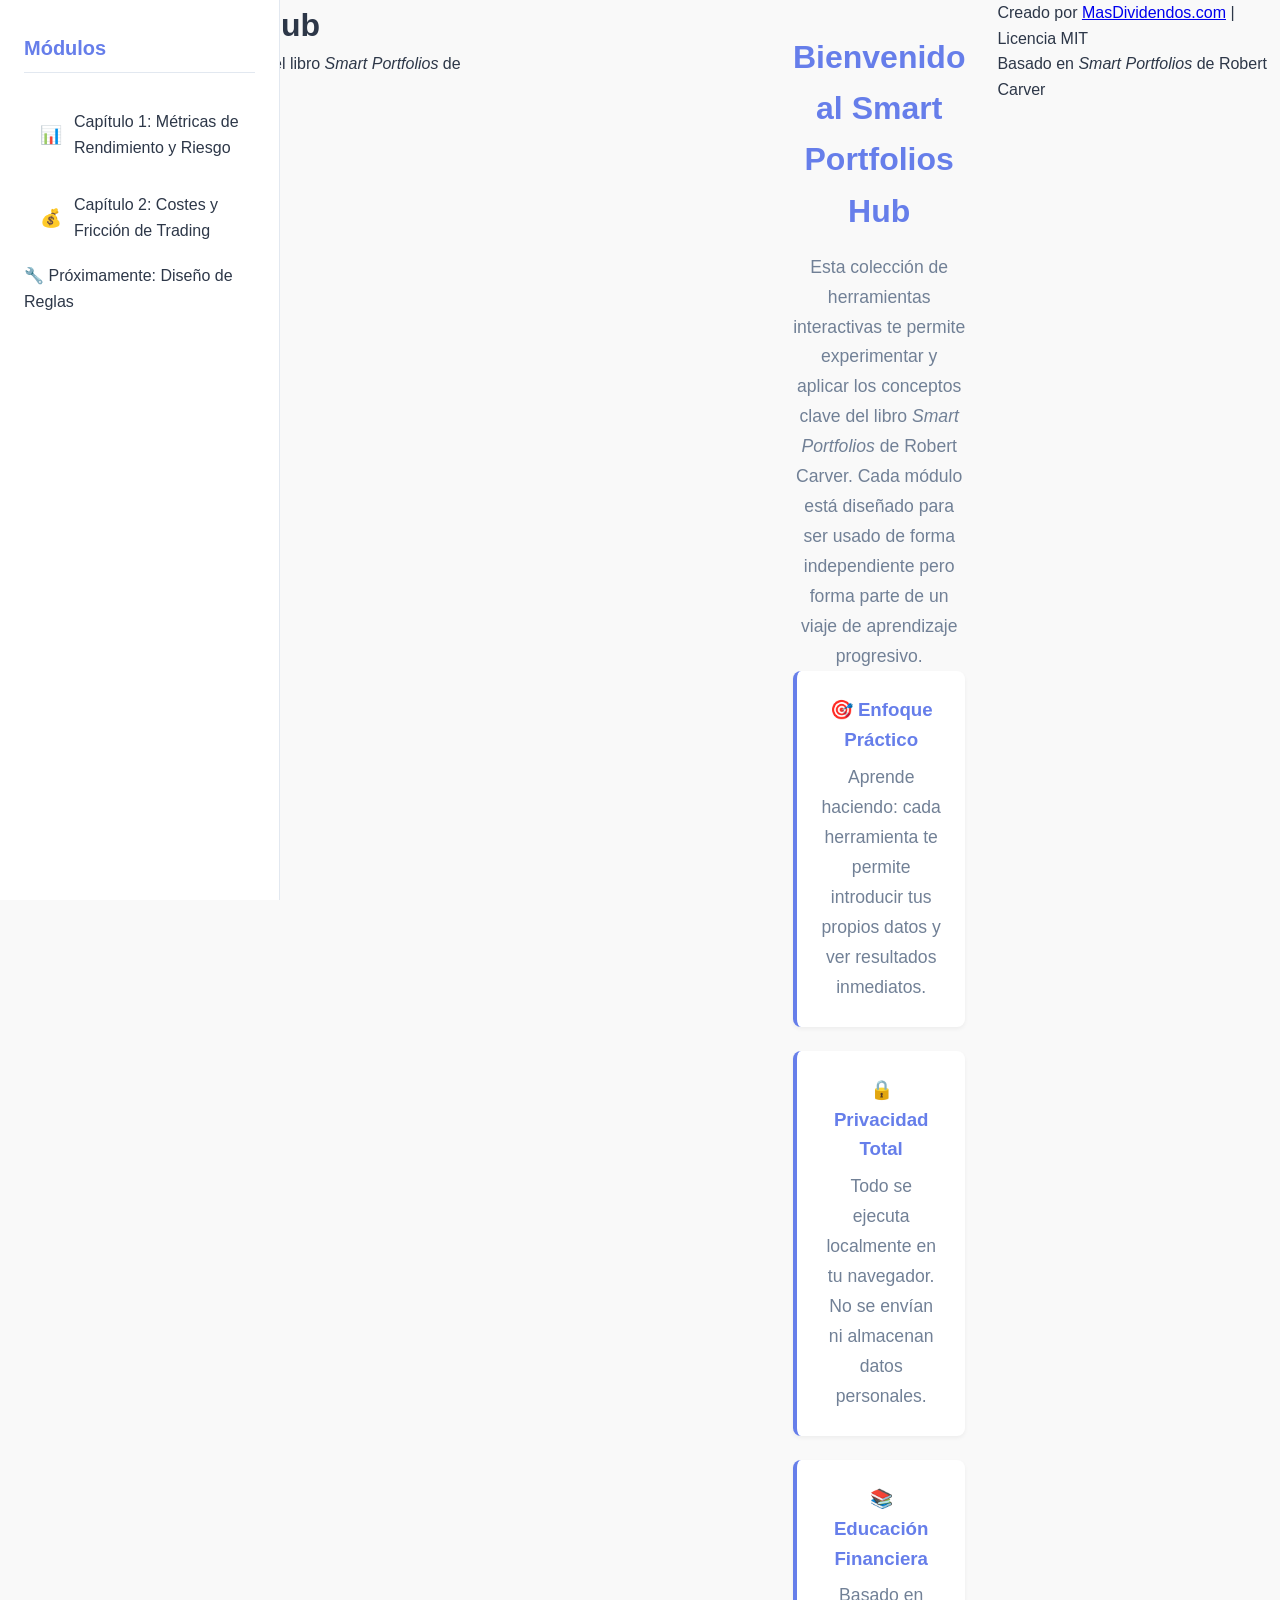
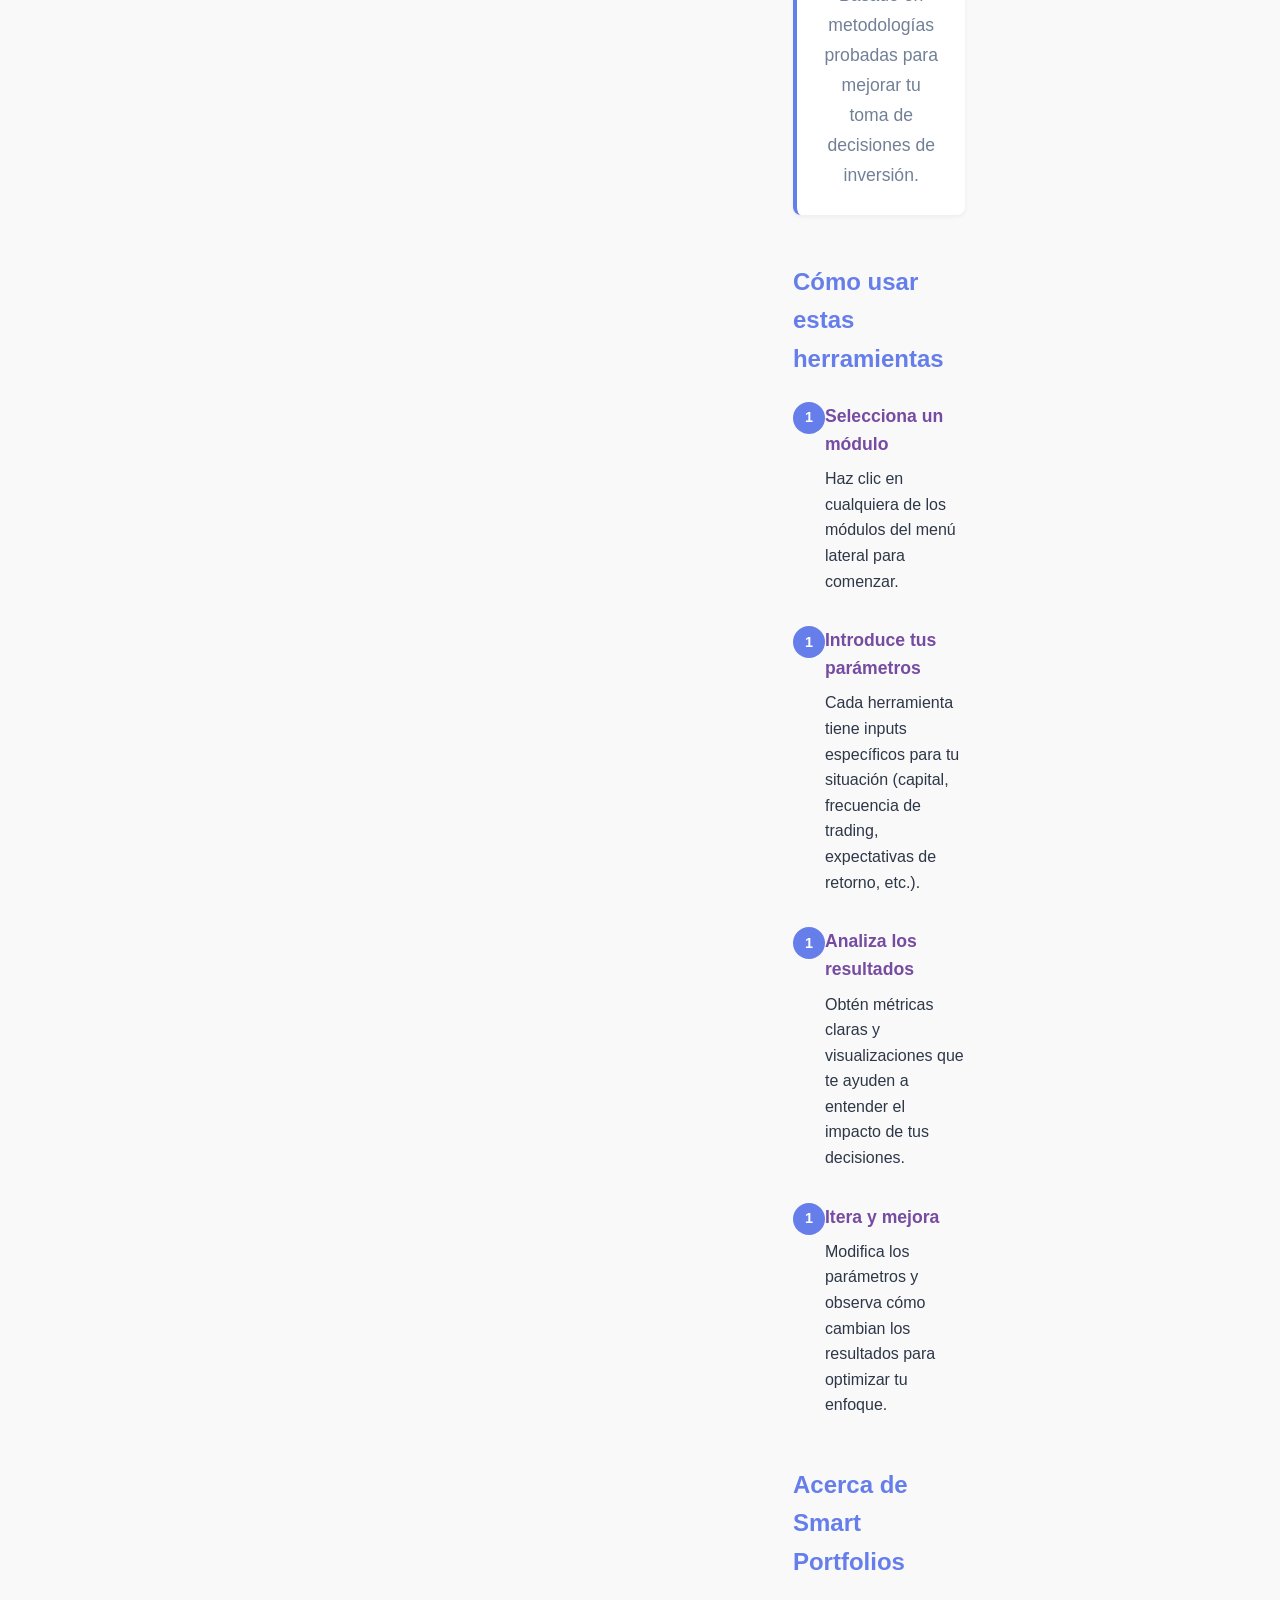
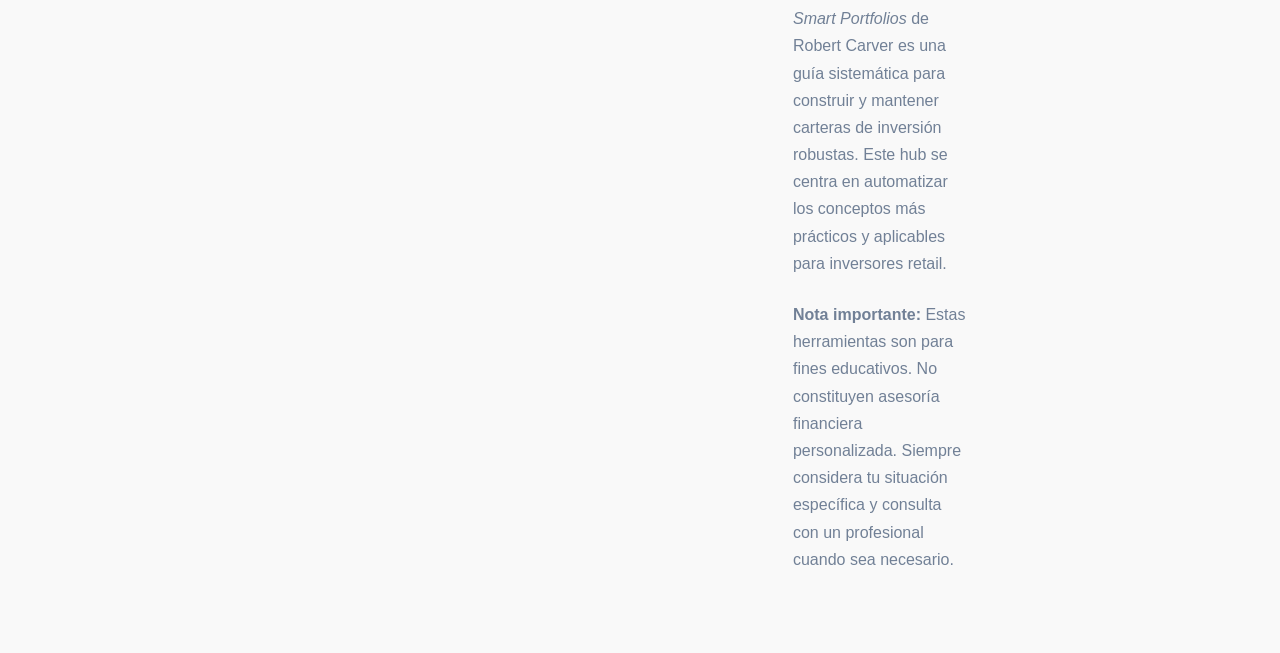
==== index.html @ 1c98fc1c "Initial commit: Smart Portfolios Hub with unified architecture - Cap. 1 (Metrics) and Cap. 2 (Costs)" ====
<!DOCTYPE html>
<html lang="es">
<head>
    <meta charset="UTF-8">
    <title>Smart Portfolios Hub - Herramientas Interactivas</title>
    <meta name="viewport" content="width=device-width, initial-scale=1.0">
    <link rel="stylesheet" href="assets/css/base.css">
    <link rel="stylesheet" href="assets/css/components.css">
</head>
<body>
    <div class="container">
        <header>
            <h1>Smart Portfolios Hub</h1>
            <p>Herramientas interactivas basadas en el libro <em>Smart Portfolios</em> de Robert Carver</p>
        </header>
        
        <nav class="sidebar">
            <h2>Módulos</h2>
            <ul class="nav-list">
                <li class="nav-item">
                    <a href="modules/01-fundamentos/index.html" class="nav-link">
                        <span class="nav-icon">📊</span>
                        <span class="nav-text">Capítulo 1: Métricas de Rendimiento y Riesgo</span>
                    </a>
                </li>
                <li class="nav-item">
                    <a href="modules/02-costos-trading/index.html" class="nav-link">
                        <span class="nav-icon">💰</span>
                        <span class="nav-text">Capítulo 2: Costes y Fricción de Trading</span>
                    </a>
                </li>
                <!-- Future modules will be added here -->
                <li class="nav-item placeholder">
                    <span class="nav-icon">🔧</span>
                    <span class="nav-text">Próximamente: Diseño de Reglas</span>
                </li>
            </ul>
        </nav>
        
        <main class="main-content">
            <section class="hero">
                <h2>Bienvenido al Smart Portfolios Hub</h2>
                <p>Esta colección de herramientas interactivas te permite experimentar y aplicar los conceptos clave del libro <em>Smart Portfolios</em> de Robert Carver. Cada módulo está diseñado para ser usado de forma independiente pero forma parte de un viaje de aprendizaje progresivo.</p>
                
                <div class="features">
                    <div class="feature-card">
                        <h3>🎯 Enfoque Práctico</h3>
                        <p>Aprende haciendo: cada herramienta te permite introducir tus propios datos y ver resultados inmediatos.</p>
                    </div>
                    <div class="feature-card">
                        <h3>🔒 Privacidad Total</h3>
                        <p>Todo se ejecuta localmente en tu navegador. No se envían ni almacenan datos personales.</p>
                    </div>
                    <div class="feature-card">
                        <h3>📚 Educación Financiera</h3>
                        <p>Basado en metodologías probadas para mejorar tu toma de decisiones de inversión.</p>
                    </div>
                </div>
            </section>
            
            <section class="how-it-works">
                <h2>Cómo usar estas herramientas</h2>
                <ol class="steps">
                    <li>
                        <h3>Selecciona un módulo</h3>
                        <p>Haz clic en cualquiera de los módulos del menú lateral para comenzar.</p>
                    </li>
                    <li>
                        <h3>Introduce tus parámetros</h3>
                        <p>Cada herramienta tiene inputs específicos para tu situación (capital, frecuencia de trading, expectativas de retorno, etc.).</p>
                    </li>
                    <li>
                        <h3>Analiza los resultados</h3>
                        <p>Obtén métricas claras y visualizaciones que te ayuden a entender el impacto de tus decisiones.</p>
                    </li>
                    <li>
                        <h3>Itera y mejora</h3>
                        <p>Modifica los parámetros y observa cómo cambian los resultados para optimizar tu enfoque.</p>
                    </li>
                </ol>
            </section>
            
            <section class="about">
                <h2>Acerca de Smart Portfolios</h3>
                <p><em>Smart Portfolios</em> de Robert Carver es una guía sistemática para construir y mantener carteras de inversión robustas. Este hub se centra en automatizar los conceptos más prácticos y aplicables para inversores retail.</p>
                <p><strong>Nota importante:</strong> Estas herramientas son para fines educativos. No constituyen asesoría financiera personalizada. Siempre considera tu situación específica y consulta con un profesional cuando sea necesario.</p>
            </section>
        </main>
        
        <footer>
            <p>Creado por <a href="https://masdividendos.com" target="_blank">MasDividendos.com</a> | Licencia MIT</p>
            <p>Basado en <em>Smart Portfolios</em> de Robert Carver</p>
        </footer>
    </div>
    
    <script src="assets/js/state.js"></script>
    <script src="assets/js/utils.js"></script>
</body>
</html>
---- assets/css/base.css ----
/* Base styles for Smart Portfolios Hub */
:root {
    --primary: #667eea;
    --primary-dark: #5a67d8;
    --secondary: #764ba2;
    --background: #f9f9f9;
    --surface: #ffffff;
    --border: #e2e8f0;
    --text: #2d3748;
    --text-muted: #718096;
    --success: #38a169;
    --warning: #dd6b20;
    --error: #e53e3e;
}

* {
    box-sizing: border-box;
    margin: 0;
    padding: 0;
}

body {
    font-family: 'Segoe UI', Tahoma, Geneva, Verdana, sans-serif;
    line-height: 1.6;
    color: var(--text);
    background-color: var(--background);
}

.container {
    display: flex;
    min-height: 100vh;
}

.sidebar {
    width: 280px;
    background: var(--surface);
    border-right: 1px solid var(--border);
    padding: 2rem 1.5rem;
    overflow-y: auto;
    position: fixed;
    height: 100vh;
    top: 0;
    left: 0;
}

.sidebar h2 {
    color: var(--primary);
    margin-bottom: 1.5rem;
    font-size: 1.25rem;
    padding-bottom: 0.5rem;
    border-bottom: 1px solid var(--border);
}

.nav-list {
    list-style: none;
}

.nav-item {
    margin-bottom: 0.5rem;
}

.nav-link {
    display: flex;
    align-items: center;
    padding: 0.75rem 1rem;
    text-decoration: none;
    color: var(--text);
    border-radius: 4px;
    transition: background-color 0.2s, color 0.2s;
}

.nav-link:hover {
    background-color: var(--primary);
    color: white;
}

.nav-link .nav-icon {
    margin-right: 0.75rem;
    font-size: 1.1rem;
}

.nav-link .nav-text {
    flex-grow: 1;
}

.main-content {
    flex: 1;
    margin-left: 280px;
    padding: 2rem;
    max-width: 800px;
}

.hero {
    text-align: center;
    margin-bottom: 3rem;
}

.hero h2 {
    color: var(--primary);
    margin-bottom: 1rem;
    font-size: 2rem;
}

.hero p {
    color: var(--text-muted);
    font-size: 1.1rem;
    line-height: 1.7;
}

.features {
    display: grid;
    gap: 1.5rem;
    margin-bottom: 3rem;
}

.feature-card {
    background: var(--surface);
    border-radius: 8px;
    padding: 1.5rem;
    box-shadow: 0 2px 4px rgba(0,0,0,0.05);
    border-left: 4px solid var(--primary);
}

.feature-card h3 {
    color: var(--primary);
    margin-bottom: 0.5rem;
    display: flex;
    align-items: center;
    gap: 0.5rem;
}

.feature-card p {
    color: var(--text-muted);
}

.how-it-works, .about {
    margin-bottom: 3rem;
}

.how-it-works h2, .about h2 {
    color: var(--primary);
    margin-bottom: 1.5rem;
    display: flex;
    align-items: center;
    gap: 0.5rem;
}

.steps {
    list-style: none;
}

.steps li {
    margin-bottom: 2rem;
    padding-left: 2rem;
    position: relative;
}

.steps li h3 {
    color: var(--secondary);
    margin-bottom: 0.5rem;
    font-size: 1.1rem;
}

.steps li::before {
    content: counter(step);
    counter-increment: step;
    position: absolute;
    left: 0;
    top: 0;
    background: var(--primary);
    color: white;
    width: 2rem;
    height: 2rem;
    border-radius: 50%;
    display: flex;
    align-items: center;
    justify-content: center;
    font-weight: bold;
    font-size: 0.9rem;
}

.about p {
    color: var(--text-muted);
    line-height: 1.7;
    margin-bottom: 1.5rem;
}

.footer {
    text-align: center;
    padding: 2rem;
    color: var(--text-muted);
    font-size: 0.9rem;
    border-top: 1px solid var(--border);
    margin-top: 3rem;
}

.footer a {
    color: var(--primary);
    text-decoration: none;
}

.footer a:hover {
    text-decoration: underline;
}

/* Responsive */
@media (max-width: 768px) {
    .sidebar {
        width: 100%;
        height: auto;
        position: relative;
    }
    
    .main-content {
        margin-left: 0;
        padding: 1.5rem;
    }
    
    .container {
        flex-direction: column;
    }
}

@media (max-width: 480px) {
    .hero h2 {
        font-size: 1.5rem;
    }
    
    .steps li {
        padding-left: 1.5rem;
    }
    
    .steps li::before {
        width: 1.5rem;
        height: 1.5rem;
        font-size: 0.8rem;
    }
}
---- assets/css/components.css ----
/* Component styles for Smart Portfolios Hub */
/* This can be extended with specific component styles as needed */

/* Button styles */
.btn {
    display: inline-block;
    padding: 0.5rem 1rem;
    background: var(--primary);
    color: white;
    border: none;
    border-radius: 4px;
    cursor: pointer;
    text-decoration: none;
    font-size: 0.9rem;
    transition: background 0.2s;
}

.btn:hover {
    background: var(--primary-dark);
}

.btn-secondary {
    background: var(--secondary);
}

.btn-secondary:hover {
    background: var(--primary-dark);
}

/* Card styles */
.card {
    background: var(--surface);
    border-radius: 8px;
    box-shadow: 0 2px 4px rgba(0,0,0,0.08);
    padding: 1.5rem;
    margin-bottom: 1.5rem;
}

.card-header {
    margin-bottom: 1rem;
    display: flex;
    align-items: center;
    gap: 0.5rem;
}

.card-header h3 {
    color: var(--primary);
    margin: 0;
}

/* Form styles */
.form-group {
    margin-bottom: 1.25rem;
}

.form-group label {
    display: block;
    margin-bottom: 0.5rem;
    font-weight: 600;
    color: var(--text);
}

.form-group input,
.form-group select,
.form-group textarea {
    width: 100%;
    padding: 0.75rem;
    border: 1px solid var(--border);
    border-radius: 4px;
    font-family: inherit;
    font-size: 1rem;
}

.form-group input:focus,
.form-group select:focus,
.form-group textarea:focus {
    outline: none;
    border-color: var(--primary);
    box-shadow: 0 0 0 2px rgba(102, 126, 234, 0.25);
}

/* Alert styles */
.alert {
    padding: 1rem;
    border-radius: 4px;
    margin-bottom: 1rem;
}

.alert-info {
    background: #ebf8ff;
    color: #2c5282;
    border: 1px solid #bee3f8;
}

.alert-success {
    background: #f0fff4;
    color: #276749;
    border: 1px solid #9ae6b4;
}

.alert-warning {
    background: #fffaf0;
    color: #9c4221;
    border: 1px solid #fbd38d;
}

.alert-error {
    background: #fed7d7;
    color: #9b2c2c;
    border: 1px solid #feb2b2;
}

/* Metric card (reusable) */
.metric-card {
    background: var(--surface);
    border-radius: 8px;
    padding: 1.25rem;
    box-shadow: 0 2px 4px rgba(0,0,0,0.08);
    border-left: 4px solid var(--primary);
    transition: transform 0.2s, box-shadow 0.2s;
}

.metric-card:hover {
    transform: translateY(-2px);
    box-shadow: 0 4px 8px rgba(0,0,0,0.12);
}

.metric-card.positive {
    border-left-color: var(--success);
}

.metric-card.negative {
    border-left-color: var(--error);
}

.metric-card.neutral {
    border-left-color: var(--text-muted);
}

.metric-label {
    font-size: 0.875rem;
    color: var(--text-muted);
    text-transform: uppercase;
    letter-spacing: 0.5px;
    margin-bottom: 0.25rem;
}

.metric-value {
    font-size: 1.5rem;
    font-weight: 700;
    color: var(--text);
    line-height: 1.2;
}

.metric-value.percent::after {
    content: "%";
}

.metric-explanation {
    font-size: 0.8rem;
    color: var(--text-muted);
    margin-top: 0.5rem;
    font-style: italic;
}
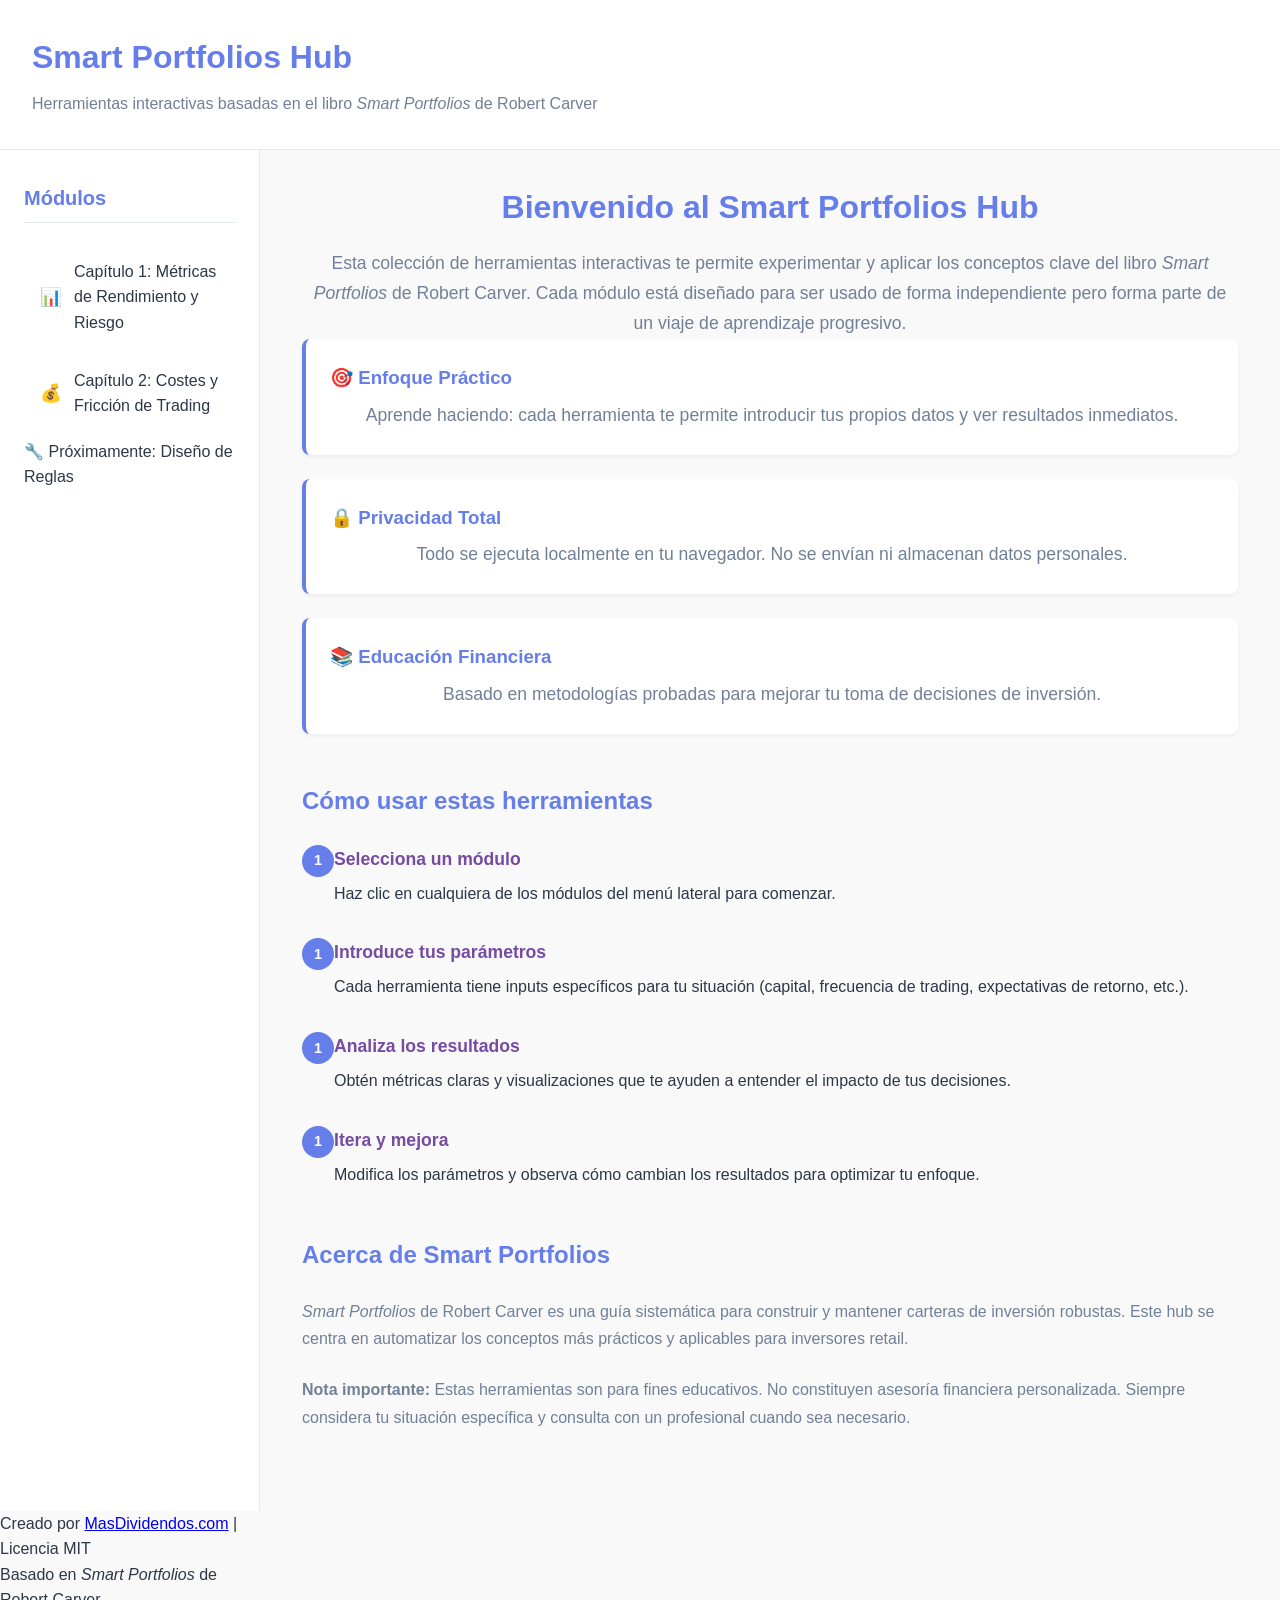
==== commit 05e7fc85: "Fix: Nuevo CSS con Grid layout - sidebar + contenido lado a lado en desktop, stacking en móvil - Cre" ====
--- a/index.html
+++ b/index.html
@@ -4,7 +4,7 @@
     <meta charset="UTF-8">
     <title>Smart Portfolios Hub - Herramientas Interactivas</title>
     <meta name="viewport" content="width=device-width, initial-scale=1.0">
-    <link rel="stylesheet" href="assets/css/base.css">
+    <link rel="stylesheet" href="assets/css/layout.css">
     <link rel="stylesheet" href="assets/css/components.css">
 </head>
 <body>
--- a/assets/css/layout.css
+++ b/assets/css/layout.css
@@ -0,0 +1,296 @@
+/* Smart Portfolios Hub - NUEVO CSS LIMPIO */
+:root {
+    --primary: #667eea;
+    --primary-dark: #5a67d8;
+    --secondary: #764ba2;
+    --background: #f9f9f9;
+    --surface: #ffffff;
+    --border: #e2e8f0;
+    --text: #2d3748;
+    --text-muted: #718096;
+    --success: #38a169;
+    --warning: #dd6b20;
+    --error: #e53e3e;
+}
+
+* {
+    box-sizing: border-box;
+    margin: 0;
+    padding: 0;
+}
+
+body {
+    font-family: 'Segoe UI', Tahoma, Geneva, Verdana, sans-serif;
+    line-height: 1.6;
+    color: var(--text);
+    background-color: var(--background);
+}
+
+/* LAYOUT PRINCIPAL CON CSS GRID */
+.container {
+    display: grid;
+    min-height: 100vh;
+}
+
+/* HEADER - SIEMPRE ARRIBA */
+header {
+    grid-column: 1 / -1;
+    padding: 2rem;
+    background: var(--surface);
+    border-bottom: 1px solid var(--border);
+}
+
+header h1 {
+    color: var(--primary);
+    margin-bottom: 0.5rem;
+}
+
+header p {
+    color: var(--text-muted);
+}
+
+/* FOOTER - SIEMPRE ABAJO */
+.footer {
+    grid-column: 1 / -1;
+    text-align: center;
+    padding: 2rem;
+    color: var(--text-muted);
+    font-size: 0.9rem;
+    border-top: 1px solid var(--border);
+    margin-top: 3rem;
+}
+
+.footer a {
+    color: var(--primary);
+    text-decoration: none;
+}
+
+.footer a:hover {
+    text-decoration: underline;
+}
+
+/* MÓVIL (<768px): SIDEBAR ARRIBA, CONTENIDO ABAJO */
+@media (max-width: 767px) {
+    .container {
+        grid-template-columns: 1fr;
+    }
+    
+    .sidebar {
+        grid-column: 1 / -1;
+        width: 100%;
+        background: var(--surface);
+        border-bottom: 1px solid var(--border);
+        padding: 2rem 1.5rem;
+    }
+    
+    .main-content {
+        grid-column: 1 / -1;
+        max-width: 900px;
+        margin: 0 auto;
+        padding: 2rem;
+    }
+}
+
+/* ESCRITORIO (≥768px): SIDEBAR AL LADO, CONTENIDO A LA DERECHA */
+@media (min-width: 768px) {
+    .container {
+        grid-template-columns: 260px 1fr;
+    }
+    
+    .sidebar {
+        grid-column: 1;
+        width: 260px;
+        background: var(--surface);
+        border-right: 1px solid var(--border);
+        padding: 2rem 1.5rem;
+        overflow-y: auto;
+    }
+    
+    .main-content {
+        grid-column: 2;
+        max-width: 900px;
+        margin: 0 auto;
+        padding: 2rem;
+    }
+}
+
+/* SIDEBAR ESTILOS */
+.sidebar h2 {
+    color: var(--primary);
+    margin-bottom: 1.5rem;
+    font-size: 1.25rem;
+    padding-bottom: 0.5rem;
+    border-bottom: 1px solid var(--border);
+}
+
+.nav-list {
+    list-style: none;
+}
+
+.nav-item {
+    margin-bottom: 0.5rem;
+}
+
+.nav-link {
+    display: flex;
+    align-items: center;
+    padding: 0.75rem 1rem;
+    text-decoration: none;
+    color: var(--text);
+    border-radius: 4px;
+    transition: background-color 0.2s, color 0.2s;
+}
+
+.nav-link:hover {
+    background-color: var(--primary);
+    color: white;
+}
+
+.nav-link .nav-icon {
+    margin-right: 0.75rem;
+    font-size: 1.1rem;
+}
+
+.nav-link .nav-text {
+    flex-grow: 1;
+}
+
+.nav-link.active {
+    background-color: var(--primary);
+    color: white;
+    font-weight: 500;
+}
+
+.nav-link.active:hover {
+    background-color: var(--primary-dark);
+}
+
+/* HERO SECTION */
+.hero {
+    text-align: center;
+    margin-bottom: 3rem;
+}
+
+.hero h2 {
+    color: var(--primary);
+    margin-bottom: 1rem;
+    font-size: 2rem;
+}
+
+.hero p {
+    color: var(--text-muted);
+    font-size: 1.1rem;
+    line-height: 1.7;
+}
+
+/* FEATURES GRID */
+.features {
+    display: grid;
+    gap: 1.5rem;
+    margin-bottom: 3rem;
+}
+
+.feature-card {
+    background: var(--surface);
+    border-radius: 8px;
+    padding: 1.5rem;
+    box-shadow: 0 2px 4px rgba(0,0,0,0.05);
+    border-left: 4px solid var(--primary);
+}
+
+.feature-card h3 {
+    color: var(--primary);
+    margin-bottom: 0.5rem;
+    display: flex;
+    align-items: center;
+    gap: 0.5rem;
+}
+
+.feature-card p {
+    color: var(--text-muted);
+}
+
+/* HOW IT WORKS & ABOUT SECTIONS */
+.how-it-works, .about {
+    margin-bottom: 3rem;
+}
+
+.how-it-works h2, .about h2 {
+    color: var(--primary);
+    margin-bottom: 1.5rem;
+    display: flex;
+    align-items: center;
+    gap: 0.5rem;
+}
+
+.steps {
+    list-style: none;
+}
+
+.steps li {
+    margin-bottom: 2rem;
+    padding-left: 2rem;
+    position: relative;
+}
+
+.steps li h3 {
+    color: var(--secondary);
+    margin-bottom: 0.5rem;
+    font-size: 1.1rem;
+}
+
+.steps li::before {
+    content: counter(step);
+    counter-increment: step;
+    position: absolute;
+    left: 0;
+    top: 0;
+    background: var(--primary);
+    color: white;
+    width: 2rem;
+    height: 2rem;
+    border-radius: 50%;
+    display: flex;
+    align-items: center;
+    justify-content: center;
+    font-weight: bold;
+    font-size: 0.9rem;
+}
+
+.about p {
+    color: var(--text-muted);
+    line-height: 1.7;
+    margin-bottom: 1.5rem;
+}
+
+/* AJUSTES PARA PANTALLAS MUY PEQUEÑAS */
+@media (max-width: 480px) {
+    .hero h2 {
+        font-size: 1.5rem;
+    }
+    
+    .steps li {
+        padding-left: 1.5rem;
+    }
+    
+    .steps li::before {
+        width: 1.5rem;
+        height: 1.5rem;
+        font-size: 0.8rem;
+    }
+    
+    .sidebar {
+        padding: 1.5rem 1rem;
+    }
+    
+    .main-content {
+        padding: 1rem;
+    }
+}
+
+/* AJUSTES PARA PANTALLAS GRANDES */
+@media (min-width: 1200px) {
+    .main-content {
+        max-width: 1000px;
+    }
+}
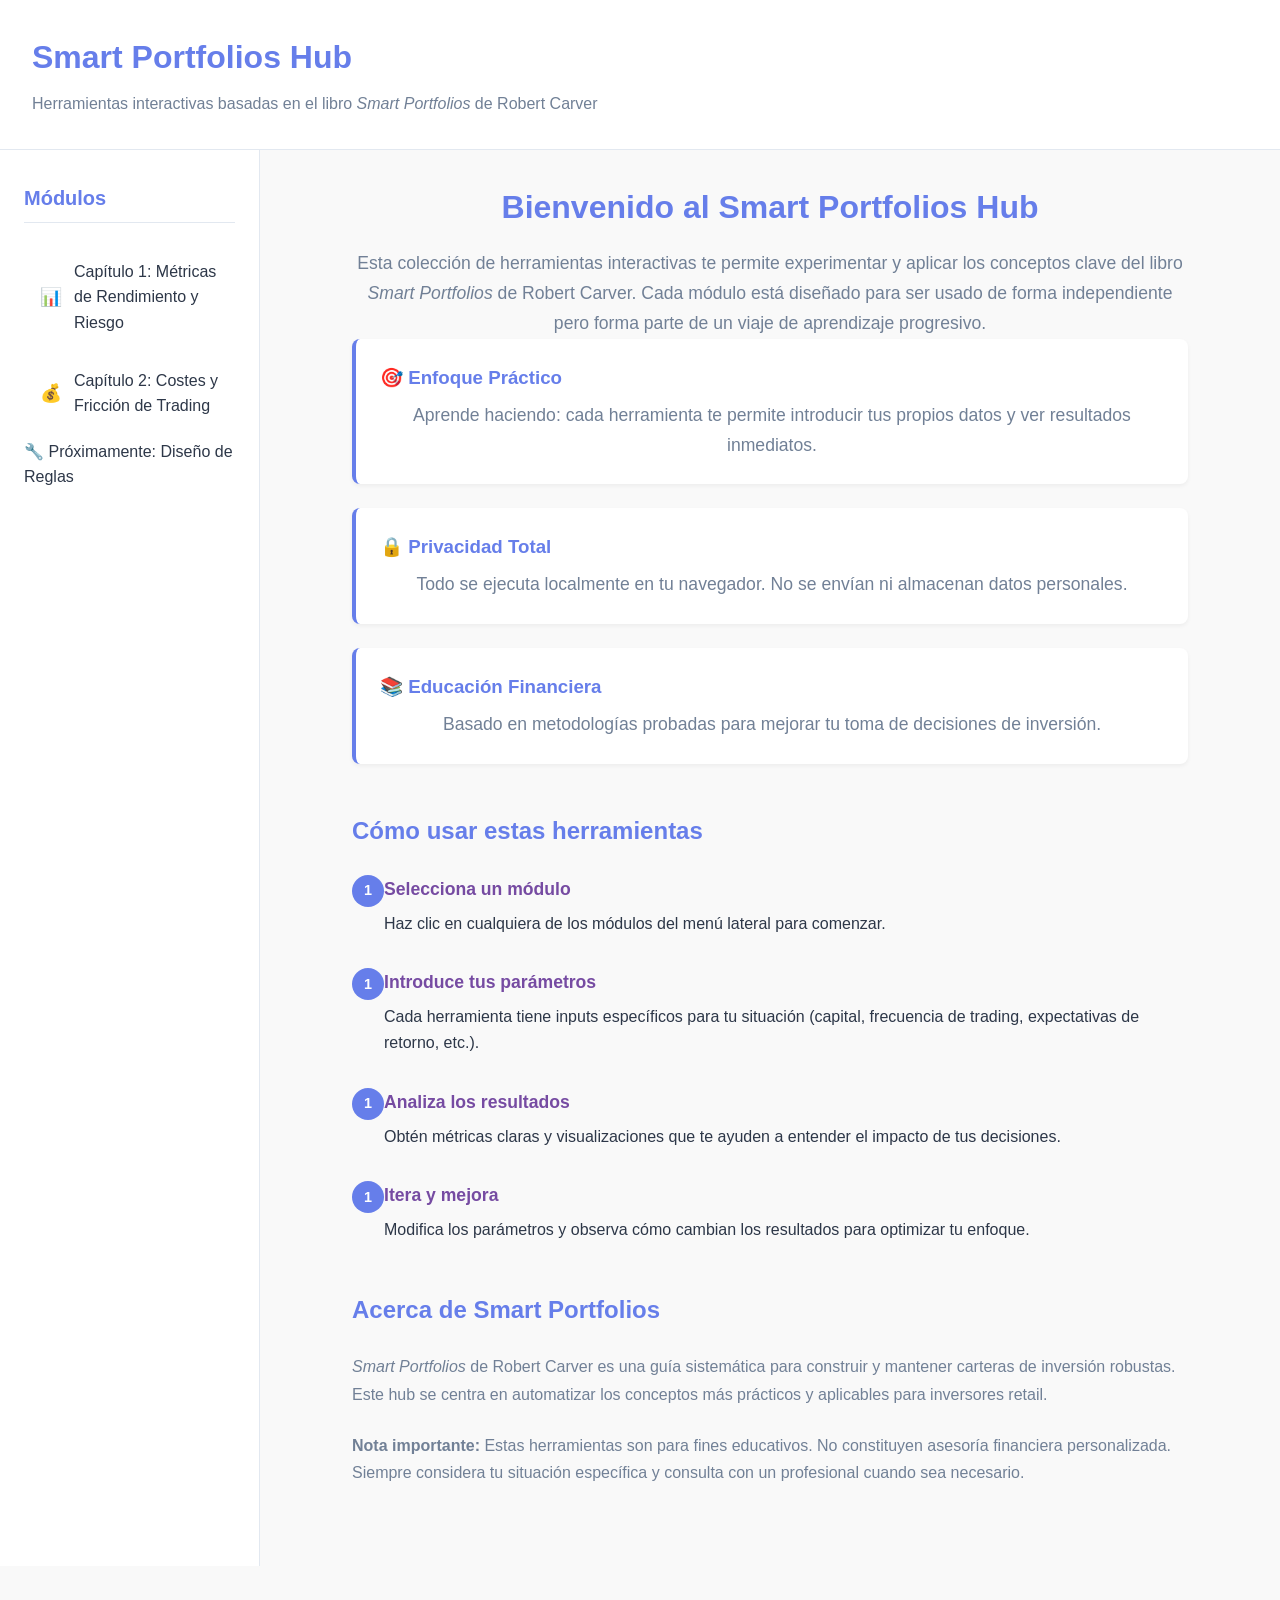
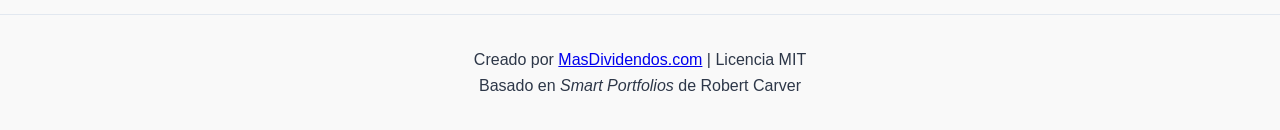
==== commit bab901be: "Fix: Agregar CSS inline temporal para forzar layout Grid mientras CDN se actualiza" ====
--- a/index.html
+++ b/index.html
@@ -6,6 +6,61 @@
     <meta name="viewport" content="width=device-width, initial-scale=1.0">
     <link rel="stylesheet" href="assets/css/layout.css">
     <link rel="stylesheet" href="assets/css/components.css">
+    <style>
+        /* CSS INLINE TEMPORAL - FORZAR LAYOUT GRID */
+        .container {
+            display: grid !important;
+            grid-template-columns: 260px 1fr !important;
+            min-height: 100vh !important;
+        }
+        
+        header {
+            grid-column: 1 / -1 !important;
+            padding: 2rem !important;
+            background: var(--surface) !important;
+            border-bottom: 1px solid var(--border) !important;
+        }
+        
+        .sidebar {
+            grid-column: 1 !important;
+            width: 260px !important;
+            background: var(--surface) !important;
+            border-right: 1px solid var(--border) !important;
+            padding: 2rem 1.5rem !important;
+        }
+        
+        .main-content {
+            grid-column: 2 !important;
+            max-width: 900px !important;
+            margin: 0 auto !important;
+            padding: 2rem !important;
+        }
+        
+        footer {
+            grid-column: 1 / -1 !important;
+            text-align: center !important;
+            padding: 2rem !important;
+            border-top: 1px solid var(--border) !important;
+            margin-top: 3rem !important;
+        }
+        
+        @media (max-width: 767px) {
+            .container {
+                grid-template-columns: 1fr !important;
+            }
+            
+            .sidebar {
+                grid-column: 1 / -1 !important;
+                width: 100% !important;
+                border-right: none !important;
+                border-bottom: 1px solid var(--border) !important;
+            }
+            
+            .main-content {
+                grid-column: 1 / -1 !important;
+            }
+        }
+    </style>
 </head>
 <body>
     <div class="container">
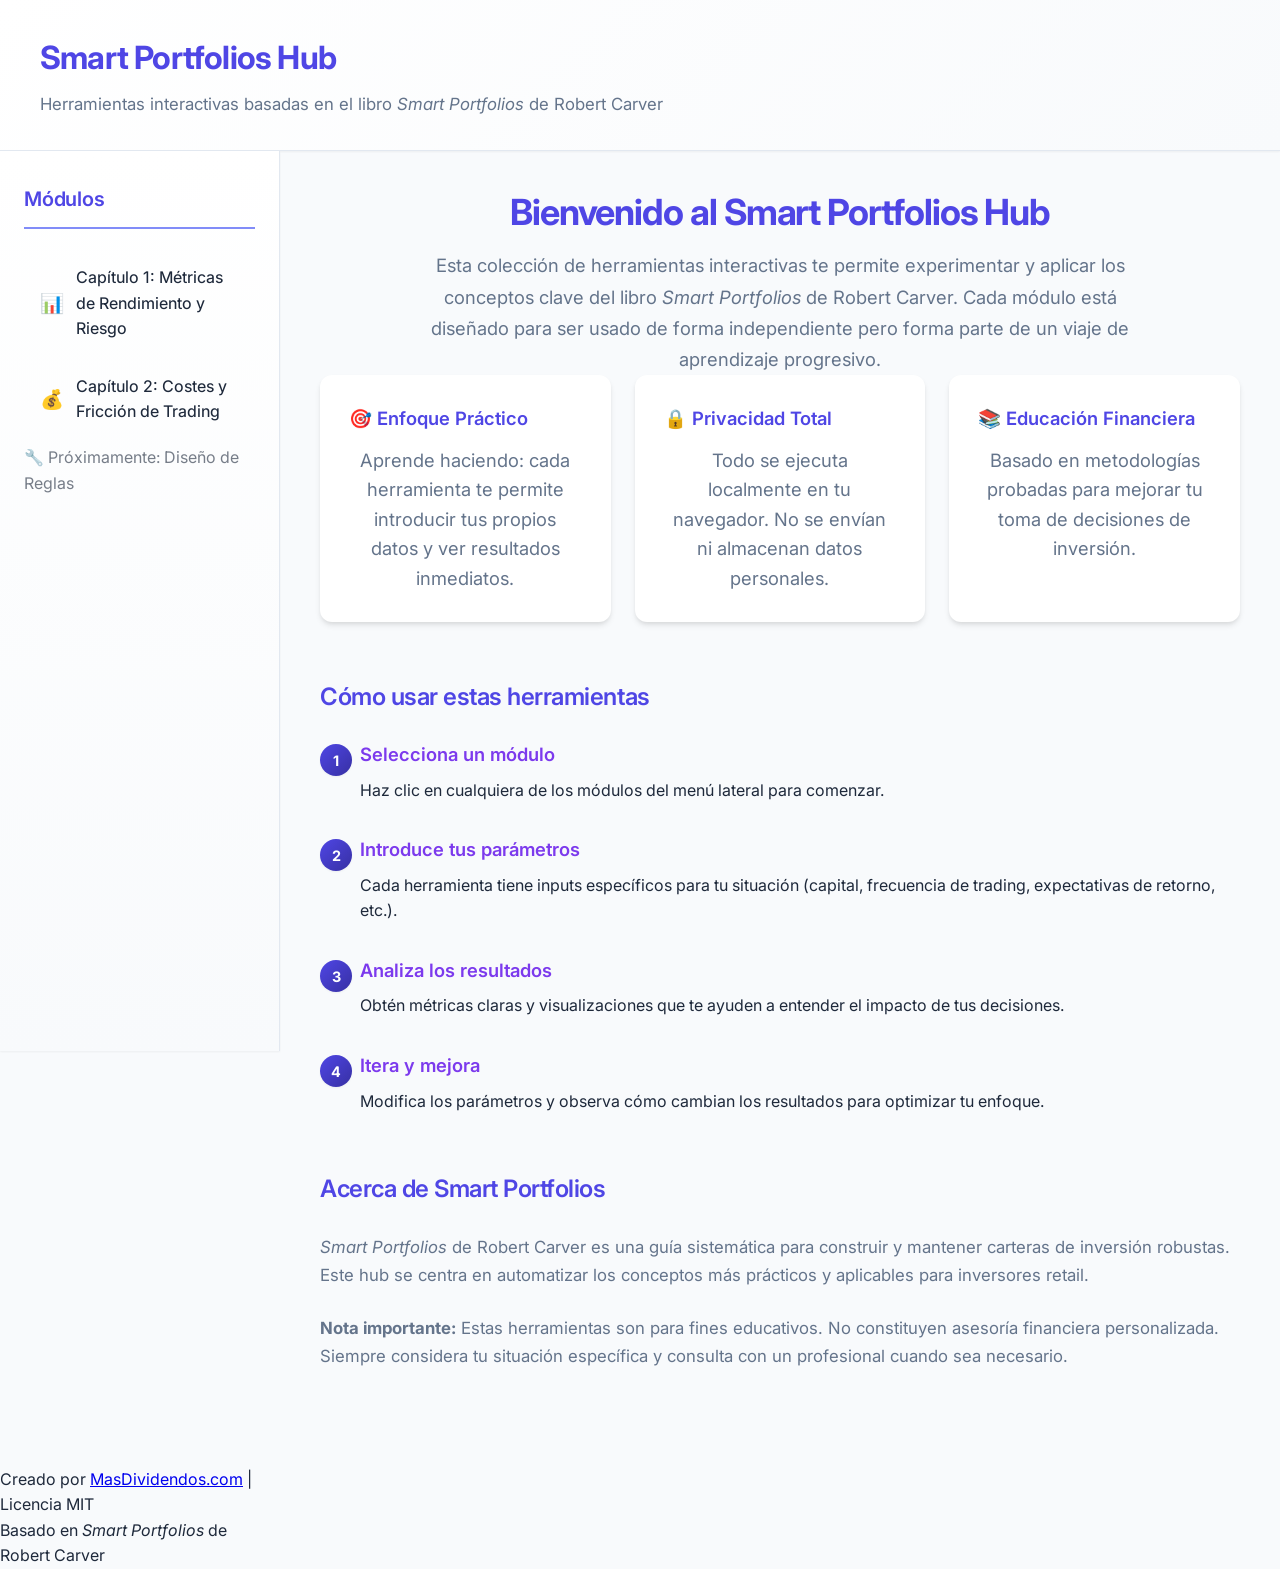
==== commit 9ec80486: "Mejora visual fina: tipografía moderna, sombras mejoradas, gradientes, animaciones, accesibilidad - " ====
--- a/index.html
+++ b/index.html
@@ -6,61 +6,6 @@
     <meta name="viewport" content="width=device-width, initial-scale=1.0">
     <link rel="stylesheet" href="assets/css/layout.css">
     <link rel="stylesheet" href="assets/css/components.css">
-    <style>
-        /* CSS INLINE TEMPORAL - FORZAR LAYOUT GRID */
-        .container {
-            display: grid !important;
-            grid-template-columns: 260px 1fr !important;
-            min-height: 100vh !important;
-        }
-        
-        header {
-            grid-column: 1 / -1 !important;
-            padding: 2rem !important;
-            background: var(--surface) !important;
-            border-bottom: 1px solid var(--border) !important;
-        }
-        
-        .sidebar {
-            grid-column: 1 !important;
-            width: 260px !important;
-            background: var(--surface) !important;
-            border-right: 1px solid var(--border) !important;
-            padding: 2rem 1.5rem !important;
-        }
-        
-        .main-content {
-            grid-column: 2 !important;
-            max-width: 900px !important;
-            margin: 0 auto !important;
-            padding: 2rem !important;
-        }
-        
-        footer {
-            grid-column: 1 / -1 !important;
-            text-align: center !important;
-            padding: 2rem !important;
-            border-top: 1px solid var(--border) !important;
-            margin-top: 3rem !important;
-        }
-        
-        @media (max-width: 767px) {
-            .container {
-                grid-template-columns: 1fr !important;
-            }
-            
-            .sidebar {
-                grid-column: 1 / -1 !important;
-                width: 100% !important;
-                border-right: none !important;
-                border-bottom: 1px solid var(--border) !important;
-            }
-            
-            .main-content {
-                grid-column: 1 / -1 !important;
-            }
-        }
-    </style>
 </head>
 <body>
     <div class="container">
--- a/assets/css/layout.css
+++ b/assets/css/layout.css
@@ -1,16 +1,27 @@
-/* Smart Portfolios Hub - NUEVO CSS LIMPIO */
+/* Smart Portfolios Hub - CSS MEJORADO VISUALMENTE */
+/* Import modern font */
+@import url('https://fonts.googleapis.com/css2?family=Inter:wght@300;400;500;600;700&display=swap');
+
 :root {
-    --primary: #667eea;
-    --primary-dark: #5a67d8;
-    --secondary: #764ba2;
-    --background: #f9f9f9;
+    --primary: #4f46e5; /* Indigo más rico */
+    --primary-light: #818cf8;
+    --primary-dark: #3730a3;
+    --secondary: #7c3aed; /* Violeta más vibrante */
+    --background: #f8fafc; /* Gris muy claro, más limpio */
     --surface: #ffffff;
     --border: #e2e8f0;
-    --text: #2d3748;
-    --text-muted: #718096;
-    --success: #38a169;
-    --warning: #dd6b20;
-    --error: #e53e3e;
+    --text: #1e293b; /* Texto más oscuro para mejor contraste */
+    --text-muted: #64748b;
+    --success: #10b981;
+    --warning: #f59e0b;
+    --error: #ef4444;
+    --shadow-sm: 0 1px 2px 0 rgba(0, 0, 0, 0.05);
+    --shadow-md: 0 4px 6px -1px rgba(0, 0, 0, 0.1), 0 2px 4px -1px rgba(0, 0, 0, 0.06);
+    --shadow-lg: 0 10px 15px -3px rgba(0, 0, 0, 0.1), 0 4px 6px -2px rgba(0, 0, 0, 0.05);
+    --shadow-xl: 0 20px 25px -5px rgba(0, 0, 0, 0.1), 0 10px 10px -5px rgba(0, 0, 0, 0.04);
+    --transition-fast: 150ms cubic-bezier(0.4, 0, 0.2, 1);
+    --transition-normal: 250ms cubic-bezier(0.4, 0, 0.2, 1);
+    --transition-slow: 350ms cubic-bezier(0.4, 0, 0.2, 1);
 }
 
 * {
@@ -19,11 +30,19 @@
     padding: 0;
 }
 
+/* Custom text selection */
+::selection {
+    background-color: rgba(79, 70, 229, 0.2);
+    color: var(--text);
+}
+
 body {
-    font-family: 'Segoe UI', Tahoma, Geneva, Verdana, sans-serif;
+    font-family: 'Inter', 'Segoe UI', system-ui, -apple-system, sans-serif;
     line-height: 1.6;
     color: var(--text);
     background-color: var(--background);
+    -webkit-font-smoothing: antialiased;
+    -moz-osx-font-smoothing: grayscale;
 }
 
 /* LAYOUT PRINCIPAL CON CSS GRID */
@@ -35,18 +54,22 @@
 /* HEADER - SIEMPRE ARRIBA */
 header {
     grid-column: 1 / -1;
-    padding: 2rem;
-    background: var(--surface);
+    padding: 2rem 2.5rem;
+    background: linear-gradient(135deg, var(--surface) 0%, #f8fafc 100%);
     border-bottom: 1px solid var(--border);
+    box-shadow: var(--shadow-sm);
 }
 
 header h1 {
     color: var(--primary);
     margin-bottom: 0.5rem;
+    font-weight: 700;
+    letter-spacing: -0.025em;
 }
 
 header p {
     color: var(--text-muted);
+    font-size: 1.05rem;
 }
 
 /* FOOTER - SIEMPRE ABAJO */
@@ -58,14 +81,18 @@
     font-size: 0.9rem;
     border-top: 1px solid var(--border);
     margin-top: 3rem;
+    background: var(--surface);
 }
 
 .footer a {
     color: var(--primary);
     text-decoration: none;
+    font-weight: 500;
+    transition: color var(--transition-fast);
 }
 
 .footer a:hover {
+    color: var(--primary-dark);
     text-decoration: underline;
 }
 
@@ -78,49 +105,61 @@
     .sidebar {
         grid-column: 1 / -1;
         width: 100%;
-        background: var(--surface);
+        background: linear-gradient(180deg, var(--surface) 0%, #f8fafc 100%);
         border-bottom: 1px solid var(--border);
-        padding: 2rem 1.5rem;
+        padding: 1.5rem;
+        box-shadow: var(--shadow-sm);
     }
     
     .main-content {
         grid-column: 1 / -1;
         max-width: 900px;
         margin: 0 auto;
-        padding: 2rem;
+        padding: 1.5rem;
+    }
+    
+    header {
+        padding: 1.5rem;
     }
 }
 
 /* ESCRITORIO (≥768px): SIDEBAR AL LADO, CONTENIDO A LA DERECHA */
 @media (min-width: 768px) {
     .container {
-        grid-template-columns: 260px 1fr;
+        grid-template-columns: 280px 1fr; /* Un poco más ancho para mejor legibilidad */
     }
     
     .sidebar {
         grid-column: 1;
-        width: 260px;
-        background: var(--surface);
+        width: 280px;
+        background: linear-gradient(180deg, var(--surface) 0%, #f8fafc 100%);
         border-right: 1px solid var(--border);
         padding: 2rem 1.5rem;
         overflow-y: auto;
+        box-shadow: var(--shadow-sm);
+        height: 100vh;
+        position: sticky;
+        top: 0;
     }
     
     .main-content {
         grid-column: 2;
-        max-width: 900px;
+        max-width: 1000px;
         margin: 0 auto;
-        padding: 2rem;
-    }
-}
-
-/* SIDEBAR ESTILOS */
+        padding: 2.5rem;
+        animation: fadeIn 0.5s ease-out;
+    }
+}
+
+/* SIDEBAR ESTILOS MEJORADOS */
 .sidebar h2 {
     color: var(--primary);
     margin-bottom: 1.5rem;
     font-size: 1.25rem;
-    padding-bottom: 0.5rem;
-    border-bottom: 1px solid var(--border);
+    padding-bottom: 0.75rem;
+    border-bottom: 2px solid var(--primary-light);
+    font-weight: 600;
+    letter-spacing: -0.01em;
 }
 
 .nav-list {
@@ -137,18 +176,41 @@
     padding: 0.75rem 1rem;
     text-decoration: none;
     color: var(--text);
-    border-radius: 4px;
-    transition: background-color 0.2s, color 0.2s;
+    border-radius: 8px;
+    transition: all var(--transition-fast);
+    font-weight: 450;
+    position: relative;
+    overflow: hidden;
+}
+
+.nav-link::before {
+    content: '';
+    position: absolute;
+    left: 0;
+    top: 0;
+    height: 100%;
+    width: 3px;
+    background: var(--primary);
+    transform: scaleY(0);
+    transition: transform var(--transition-fast);
+    border-radius: 0 2px 2px 0;
 }
 
 .nav-link:hover {
-    background-color: var(--primary);
-    color: white;
+    background-color: rgba(79, 70, 229, 0.08);
+    color: var(--primary);
+    transform: translateX(2px);
+}
+
+.nav-link:hover::before {
+    transform: scaleY(1);
 }
 
 .nav-link .nav-icon {
     margin-right: 0.75rem;
-    font-size: 1.1rem;
+    font-size: 1.2rem;
+    width: 24px;
+    text-align: center;
 }
 
 .nav-link .nav-text {
@@ -156,63 +218,90 @@
 }
 
 .nav-link.active {
-    background-color: var(--primary);
+    background: linear-gradient(135deg, var(--primary) 0%, var(--primary-dark) 100%);
     color: white;
-    font-weight: 500;
+    font-weight: 600;
+    box-shadow: var(--shadow-md);
+}
+
+.nav-link.active::before {
+    background: white;
+    transform: scaleY(1);
 }
 
 .nav-link.active:hover {
-    background-color: var(--primary-dark);
+    background: linear-gradient(135deg, var(--primary-dark) 0%, #312e81 100%);
+    color: white;
+    transform: translateX(0);
 }
 
 /* HERO SECTION */
 .hero {
     text-align: center;
-    margin-bottom: 3rem;
+    margin-bottom: 3.5rem;
+    animation: fadeInUp 0.6s ease-out;
 }
 
 .hero h2 {
     color: var(--primary);
     margin-bottom: 1rem;
-    font-size: 2rem;
+    font-size: 2.25rem;
+    font-weight: 700;
+    letter-spacing: -0.03em;
+    line-height: 1.2;
 }
 
 .hero p {
     color: var(--text-muted);
-    font-size: 1.1rem;
+    font-size: 1.15rem;
     line-height: 1.7;
+    max-width: 700px;
+    margin: 0 auto;
 }
 
 /* FEATURES GRID */
 .features {
     display: grid;
     gap: 1.5rem;
-    margin-bottom: 3rem;
+    margin-bottom: 3.5rem;
+    grid-template-columns: repeat(auto-fit, minmax(280px, 1fr));
 }
 
 .feature-card {
     background: var(--surface);
-    border-radius: 8px;
-    padding: 1.5rem;
-    box-shadow: 0 2px 4px rgba(0,0,0,0.05);
+    border-radius: 12px;
+    padding: 1.75rem;
+    box-shadow: var(--shadow-md);
     border-left: 4px solid var(--primary);
+    transition: all var(--transition-normal);
+    border: 1px solid transparent;
+}
+
+.feature-card:hover {
+    transform: translateY(-4px);
+    box-shadow: var(--shadow-lg);
+    border-color: rgba(79, 70, 229, 0.1);
 }
 
 .feature-card h3 {
     color: var(--primary);
-    margin-bottom: 0.5rem;
+    margin-bottom: 0.75rem;
     display: flex;
     align-items: center;
     gap: 0.5rem;
+    font-weight: 600;
+    font-size: 1.15rem;
 }
 
 .feature-card p {
     color: var(--text-muted);
+    line-height: 1.6;
 }
 
 /* HOW IT WORKS & ABOUT SECTIONS */
 .how-it-works, .about {
-    margin-bottom: 3rem;
+    margin-bottom: 3.5rem;
+    animation: fadeInUp 0.6s ease-out 0.1s both;
 }
 
 .how-it-works h2, .about h2 {
@@ -221,22 +310,32 @@
     display: flex;
     align-items: center;
     gap: 0.5rem;
+    font-weight: 600;
+    font-size: 1.5rem;
+    letter-spacing: -0.02em;
 }
 
 .steps {
     list-style: none;
+    counter-reset: step;
 }
 
 .steps li {
     margin-bottom: 2rem;
-    padding-left: 2rem;
+    padding-left: 2.5rem;
     position: relative;
+    transition: transform var(--transition-fast);
+}
+
+.steps li:hover {
+    transform: translateX(4px);
 }
 
 .steps li h3 {
     color: var(--secondary);
     margin-bottom: 0.5rem;
-    font-size: 1.1rem;
+    font-size: 1.15rem;
+    font-weight: 600;
 }
 
 .steps li::before {
@@ -244,8 +343,8 @@
     counter-increment: step;
     position: absolute;
     left: 0;
-    top: 0;
-    background: var(--primary);
+    top: 0.25rem;
+    background: linear-gradient(135deg, var(--primary) 0%, var(--primary-dark) 100%);
     color: white;
     width: 2rem;
     height: 2rem;
@@ -253,24 +352,30 @@
     display: flex;
     align-items: center;
     justify-content: center;
-    font-weight: bold;
+    font-weight: 700;
     font-size: 0.9rem;
+    box-shadow: var(--shadow-sm);
 }
 
 .about p {
     color: var(--text-muted);
     line-height: 1.7;
     margin-bottom: 1.5rem;
+    font-size: 1.05rem;
 }
 
 /* AJUSTES PARA PANTALLAS MUY PEQUEÑAS */
 @media (max-width: 480px) {
     .hero h2 {
-        font-size: 1.5rem;
+        font-size: 1.75rem;
+    }
+    
+    .features {
+        grid-template-columns: 1fr;
     }
     
     .steps li {
-        padding-left: 1.5rem;
+        padding-left: 2rem;
     }
     
     .steps li::before {
@@ -280,17 +385,88 @@
     }
     
     .sidebar {
-        padding: 1.5rem 1rem;
+        padding: 1.25rem;
     }
     
     .main-content {
-        padding: 1rem;
+        padding: 1.25rem;
     }
 }
 
 /* AJUSTES PARA PANTALLAS GRANDES */
 @media (min-width: 1200px) {
     .main-content {
-        max-width: 1000px;
-    }
+        max-width: 1100px;
+    }
+    
+    .features {
+        grid-template-columns: repeat(3, 1fr);
+    }
+}
+
+/* Animaciones */
+@keyframes fadeIn {
+    from {
+        opacity: 0;
+    }
+    to {
+        opacity: 1;
+    }
+}
+
+@keyframes fadeInUp {
+    from {
+        opacity: 0;
+        transform: translateY(20px);
+    }
+    to {
+        opacity: 1;
+        transform: translateY(0);
+    }
+}
+
+/* Estilizar scrollbar para webkit */
+::-webkit-scrollbar {
+    width: 8px;
+    height: 8px;
+}
+
+::-webkit-scrollbar-track {
+    background: var(--background);
+}
+
+::-webkit-scrollbar-thumb {
+    background: var(--text-muted);
+    border-radius: 4px;
+}
+
+::-webkit-scrollbar-thumb:hover {
+    background: var(--text);
+}
+
+/* Focus visible para accesibilidad */
+:focus-visible {
+    outline: 2px solid var(--primary);
+    outline-offset: 2px;
+    border-radius: 4px;
+}
+
+/* Placeholder para módulos futuros */
+.nav-item.placeholder {
+    opacity: 0.6;
+    cursor: not-allowed;
+}
+
+.nav-item.placeholder .nav-link {
+    color: var(--text-muted);
+}
+
+.nav-item.placeholder .nav-link:hover {
+    background: transparent;
+    color: var(--text-muted);
+    transform: none;
+}
+
+.nav-item.placeholder .nav-link:hover::before {
+    transform: scaleY(0);
 }
--- a/assets/css/components.css
+++ b/assets/css/components.css
@@ -1,39 +1,67 @@
-/* Component styles for Smart Portfolios Hub */
-/* This can be extended with specific component styles as needed */
+/* Component styles for Smart Portfolios Hub - MEJORADO VISUALMENTE */
+/* Import modern font */
+@import url('https://fonts.googleapis.com/css2?family=Inter:wght@300;400;500;600;700&display=swap');
 
 /* Button styles */
 .btn {
-    display: inline-block;
-    padding: 0.5rem 1rem;
-    background: var(--primary);
+    display: inline-flex;
+    align-items: center;
+    justify-content: center;
+    gap: 0.5rem;
+    padding: 0.625rem 1.25rem;
+    background: linear-gradient(135deg, var(--primary) 0%, var(--primary-dark) 100%);
     color: white;
     border: none;
-    border-radius: 4px;
+    border-radius: 8px;
     cursor: pointer;
     text-decoration: none;
-    font-size: 0.9rem;
-    transition: background 0.2s;
+    font-size: 0.9375rem;
+    font-weight: 500;
+    font-family: 'Inter', 'Segoe UI', system-ui, sans-serif;
+    transition: all var(--transition-fast);
+    box-shadow: var(--shadow-sm);
+    position: relative;
+    overflow: hidden;
 }
 
 .btn:hover {
-    background: var(--primary-dark);
+    transform: translateY(-1px);
+    box-shadow: var(--shadow-md);
+    background: linear-gradient(135deg, var(--primary-light) 0%, var(--primary) 100%);
+}
+
+.btn:active {
+    transform: translateY(0);
+    box-shadow: var(--shadow-sm);
+}
+
+.btn:focus-visible {
+    outline: 2px solid var(--primary);
+    outline-offset: 2px;
 }
 
 .btn-secondary {
-    background: var(--secondary);
+    background: linear-gradient(135deg, var(--secondary) 0%, #6d28d9 100%);
 }
 
 .btn-secondary:hover {
-    background: var(--primary-dark);
+    background: linear-gradient(135deg, #a78bfa 0%, var(--secondary) 100%);
 }
 
 /* Card styles */
 .card {
     background: var(--surface);
-    border-radius: 8px;
-    box-shadow: 0 2px 4px rgba(0,0,0,0.08);
+    border-radius: 12px;
+    box-shadow: var(--shadow-md);
     padding: 1.5rem;
     margin-bottom: 1.5rem;
+    border: 1px solid transparent;
+    transition: all var(--transition-normal);
+}
+
+.card:hover {
+    box-shadow: var(--shadow-lg);
+    border-color: rgba(79, 70, 229, 0.1);
 }
 
 .card-header {
@@ -41,34 +69,48 @@
     display: flex;
     align-items: center;
     gap: 0.5rem;
+    padding-bottom: 0.75rem;
+    border-bottom: 1px solid var(--border);
 }
 
 .card-header h3 {
     color: var(--primary);
     margin: 0;
+    font-weight: 600;
+    font-size: 1.125rem;
 }
 
 /* Form styles */
 .form-group {
-    margin-bottom: 1.25rem;
+    margin-bottom: 1.5rem;
 }
 
 .form-group label {
     display: block;
     margin-bottom: 0.5rem;
-    font-weight: 600;
+    font-weight: 500;
     color: var(--text);
+    font-size: 0.9375rem;
 }
 
 .form-group input,
 .form-group select,
 .form-group textarea {
     width: 100%;
-    padding: 0.75rem;
+    padding: 0.75rem 1rem;
     border: 1px solid var(--border);
-    border-radius: 4px;
-    font-family: inherit;
-    font-size: 1rem;
+    border-radius: 8px;
+    font-family: 'Inter', 'Segoe UI', system-ui, sans-serif;
+    font-size: 0.9375rem;
+    transition: all var(--transition-fast);
+    background: var(--surface);
+    color: var(--text);
+}
+
+.form-group input:hover,
+.form-group select:hover,
+.form-group textarea:hover {
+    border-color: var(--text-muted);
 }
 
 .form-group input:focus,
@@ -76,89 +118,255 @@
 .form-group textarea:focus {
     outline: none;
     border-color: var(--primary);
-    box-shadow: 0 0 0 2px rgba(102, 126, 234, 0.25);
+    box-shadow: 0 0 0 3px rgba(79, 70, 229, 0.15);
+}
+
+.form-group .help-text {
+    margin-top: 0.375rem;
+    font-size: 0.8125rem;
+    color: var(--text-muted);
+    line-height: 1.4;
 }
 
 /* Alert styles */
 .alert {
-    padding: 1rem;
-    border-radius: 4px;
+    padding: 1rem 1.25rem;
+    border-radius: 8px;
     margin-bottom: 1rem;
+    display: flex;
+    align-items: flex-start;
+    gap: 0.75rem;
+    font-size: 0.9375rem;
+    line-height: 1.5;
+    border-left: 4px solid transparent;
+}
+
+.alert::before {
+    content: 'ℹ️';
+    font-size: 1.125rem;
+    flex-shrink: 0;
+    margin-top: 0.125rem;
 }
 
 .alert-info {
-    background: #ebf8ff;
-    color: #2c5282;
-    border: 1px solid #bee3f8;
+    background: #eff6ff;
+    color: #1e40af;
+    border-left-color: #3b82f6;
+}
+
+.alert-info::before {
+    content: 'ℹ️';
 }
 
 .alert-success {
-    background: #f0fff4;
-    color: #276749;
-    border: 1px solid #9ae6b4;
+    background: #ecfdf5;
+    color: #065f46;
+    border-left-color: var(--success);
+}
+
+.alert-success::before {
+    content: '✅';
 }
 
 .alert-warning {
-    background: #fffaf0;
-    color: #9c4221;
-    border: 1px solid #fbd38d;
+    background: #fffbeb;
+    color: #92400e;
+    border-left-color: var(--warning);
+}
+
+.alert-warning::before {
+    content: '⚠️';
 }
 
 .alert-error {
-    background: #fed7d7;
-    color: #9b2c2c;
-    border: 1px solid #feb2b2;
+    background: #fef2f2;
+    color: #991b1b;
+    border-left-color: var(--error);
+}
+
+.alert-error::before {
+    content: '❌';
 }
 
 /* Metric card (reusable) */
 .metric-card {
     background: var(--surface);
-    border-radius: 8px;
-    padding: 1.25rem;
-    box-shadow: 0 2px 4px rgba(0,0,0,0.08);
+    border-radius: 12px;
+    padding: 1.5rem;
+    box-shadow: var(--shadow-md);
     border-left: 4px solid var(--primary);
-    transition: transform 0.2s, box-shadow 0.2s;
+    transition: all var(--transition-normal);
+    position: relative;
+    overflow: hidden;
+}
+
+.metric-card::before {
+    content: '';
+    position: absolute;
+    top: 0;
+    left: 0;
+    width: 100%;
+    height: 100%;
+    background: linear-gradient(135deg, rgba(79, 70, 229, 0.03) 0%, transparent 100%);
+    opacity: 0;
+    transition: opacity var(--transition-normal);
 }
 
 .metric-card:hover {
-    transform: translateY(-2px);
-    box-shadow: 0 4px 8px rgba(0,0,0,0.12);
+    transform: translateY(-3px);
+    box-shadow: var(--shadow-lg);
+}
+
+.metric-card:hover::before {
+    opacity: 1;
 }
 
 .metric-card.positive {
     border-left-color: var(--success);
 }
 
+.metric-card.positive::before {
+    background: linear-gradient(135deg, rgba(16, 185, 129, 0.03) 0%, transparent 100%);
+}
+
 .metric-card.negative {
     border-left-color: var(--error);
 }
 
+.metric-card.negative::before {
+    background: linear-gradient(135deg, rgba(239, 68, 68, 0.03) 0%, transparent 100%);
+}
+
 .metric-card.neutral {
     border-left-color: var(--text-muted);
 }
 
 .metric-label {
-    font-size: 0.875rem;
+    font-size: 0.8125rem;
     color: var(--text-muted);
     text-transform: uppercase;
     letter-spacing: 0.5px;
-    margin-bottom: 0.25rem;
+    margin-bottom: 0.375rem;
+    font-weight: 500;
 }
 
 .metric-value {
-    font-size: 1.5rem;
+    font-size: 1.75rem;
     font-weight: 700;
     color: var(--text);
     line-height: 1.2;
+    margin-bottom: 0.25rem;
 }
 
 .metric-value.percent::after {
-    content: "%";
+    content: '%';
+    font-size: 1.25rem;
+    font-weight: 500;
+    margin-left: 1px;
 }
 
 .metric-explanation {
-    font-size: 0.8rem;
+    font-size: 0.8125rem;
     color: var(--text-muted);
     margin-top: 0.5rem;
     font-style: italic;
+    line-height: 1.4;
+}
+
+/* Scenarios buttons */
+.scenarios {
+    display: flex;
+    gap: 0.75rem;
+    margin-bottom: 1.5rem;
+    flex-wrap: wrap;
+}
+
+.scenario-btn {
+    padding: 0.5rem 1rem;
+    background: var(--surface);
+    border: 1px solid var(--border);
+    border-radius: 8px;
+    cursor: pointer;
+    font-family: 'Inter', 'Segoe UI', system-ui, sans-serif;
+    font-size: 0.875rem;
+    font-weight: 500;
+    color: var(--text);
+    transition: all var(--transition-fast);
+}
+
+.scenario-btn:hover {
+    background: rgba(79, 70, 229, 0.05);
+    border-color: var(--primary);
+    color: var(--primary);
+    transform: translateY(-1px);
+}
+
+.scenario-btn.active {
+    background: linear-gradient(135deg, var(--primary) 0%, var(--primary-dark) 100%);
+    color: white;
+    border-color: transparent;
+    box-shadow: var(--shadow-sm);
+}
+
+/* Calculate button specific */
+.calculate-btn {
+    display: inline-flex;
+    align-items: center;
+    justify-content: center;
+    gap: 0.5rem;
+    padding: 0.75rem 1.5rem;
+    background: linear-gradient(135deg, var(--primary) 0%, var(--primary-dark) 100%);
+    color: white;
+    border: none;
+    border-radius: 8px;
+    cursor: pointer;
+    font-size: 1rem;
+    font-weight: 600;
+    font-family: 'Inter', 'Segoe UI', system-ui, sans-serif;
+    transition: all var(--transition-fast);
+    box-shadow: var(--shadow-md);
+    width: 100%;
+    margin-top: 1rem;
+}
+
+.calculate-btn:hover {
+    transform: translateY(-2px);
+    box-shadow: var(--shadow-lg);
+    background: linear-gradient(135deg, var(--primary-light) 0%, var(--primary) 100%);
+}
+
+.calculate-btn:active {
+    transform: translateY(0);
+}
+
+/* Results section */
+.results-section {
+    margin-top: 2rem;
+    animation: fadeInUp 0.5s ease-out;
+}
+
+.metrics-grid {
+    display: grid;
+    gap: 1.25rem;
+    grid-template-columns: repeat(auto-fit, minmax(220px, 1fr));
+    margin-top: 1.5rem;
+}
+
+/* Responsive adjustments */
+@media (max-width: 480px) {
+    .metrics-grid {
+        grid-template-columns: 1fr;
+    }
+    
+    .scenarios {
+        flex-direction: column;
+    }
+    
+    .scenario-btn {
+        width: 100%;
+    }
+    
+    .btn, .calculate-btn {
+        width: 100%;
+    }
 }
